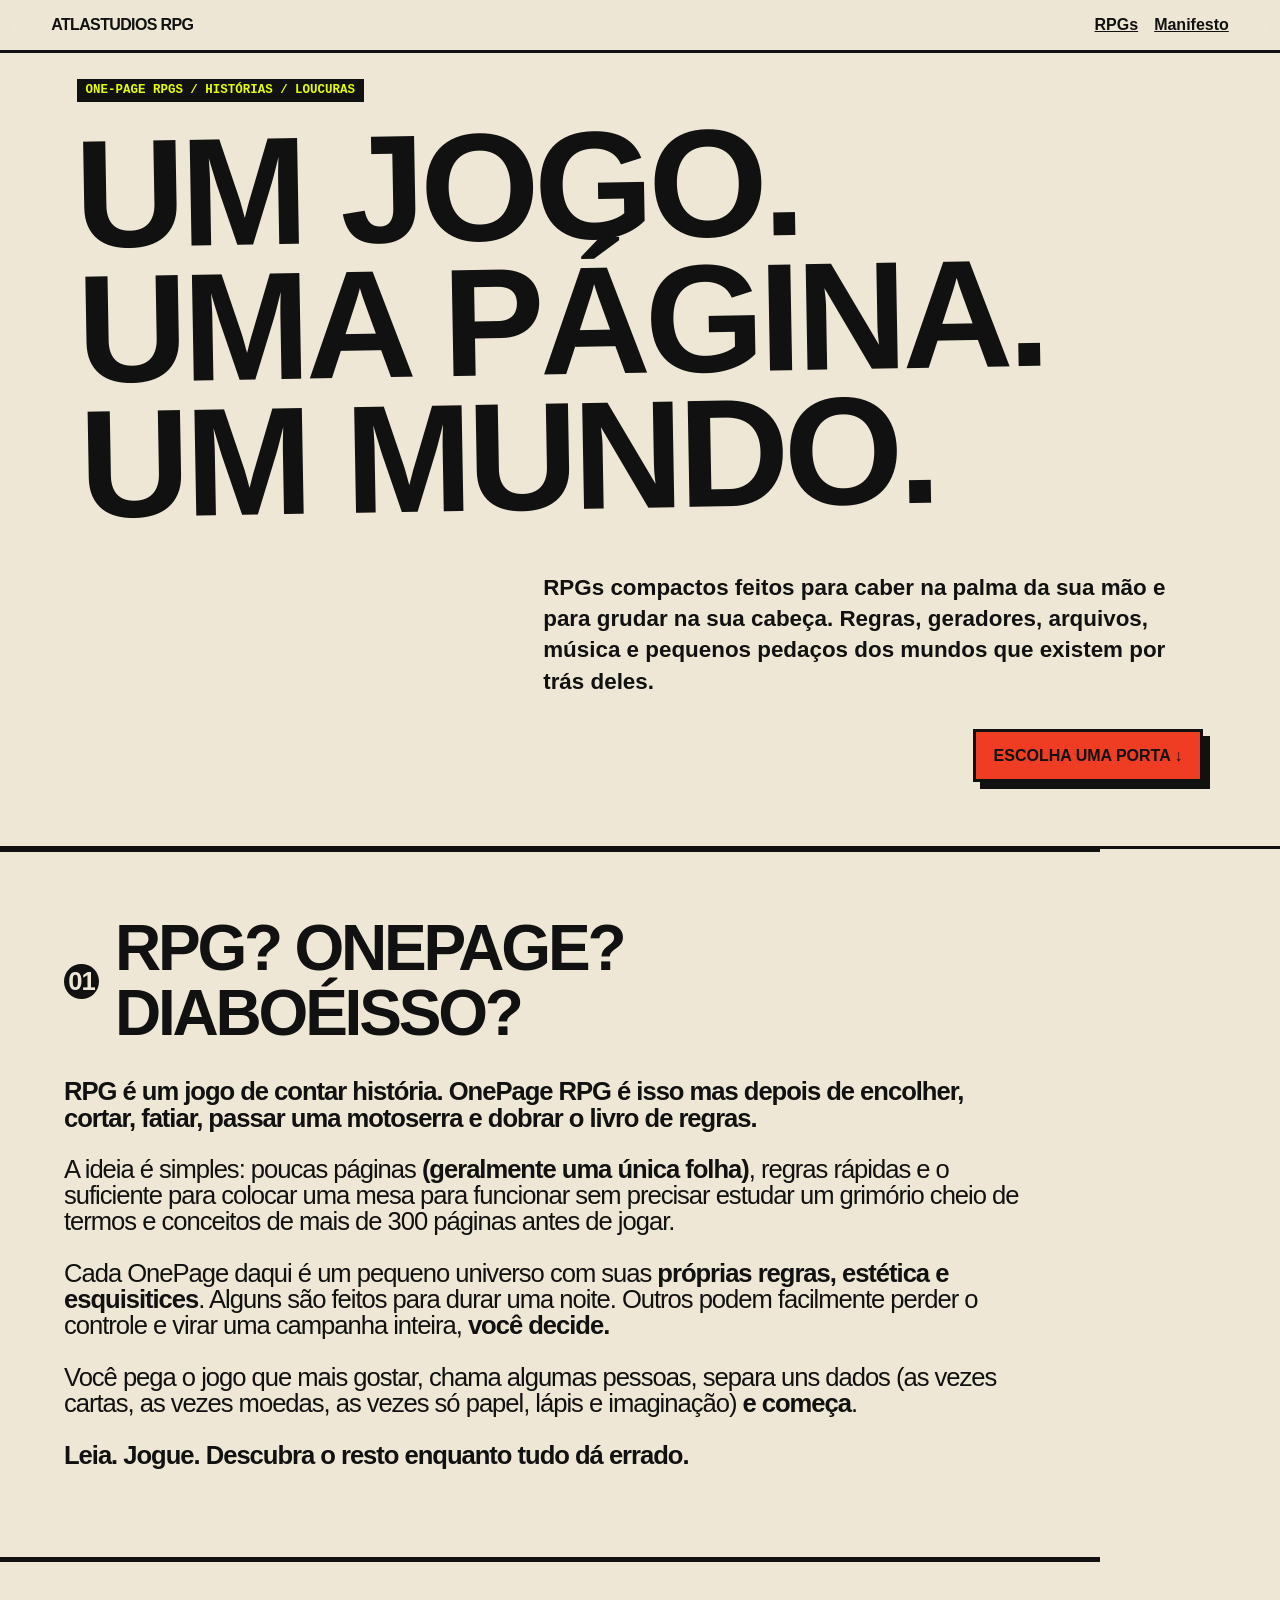
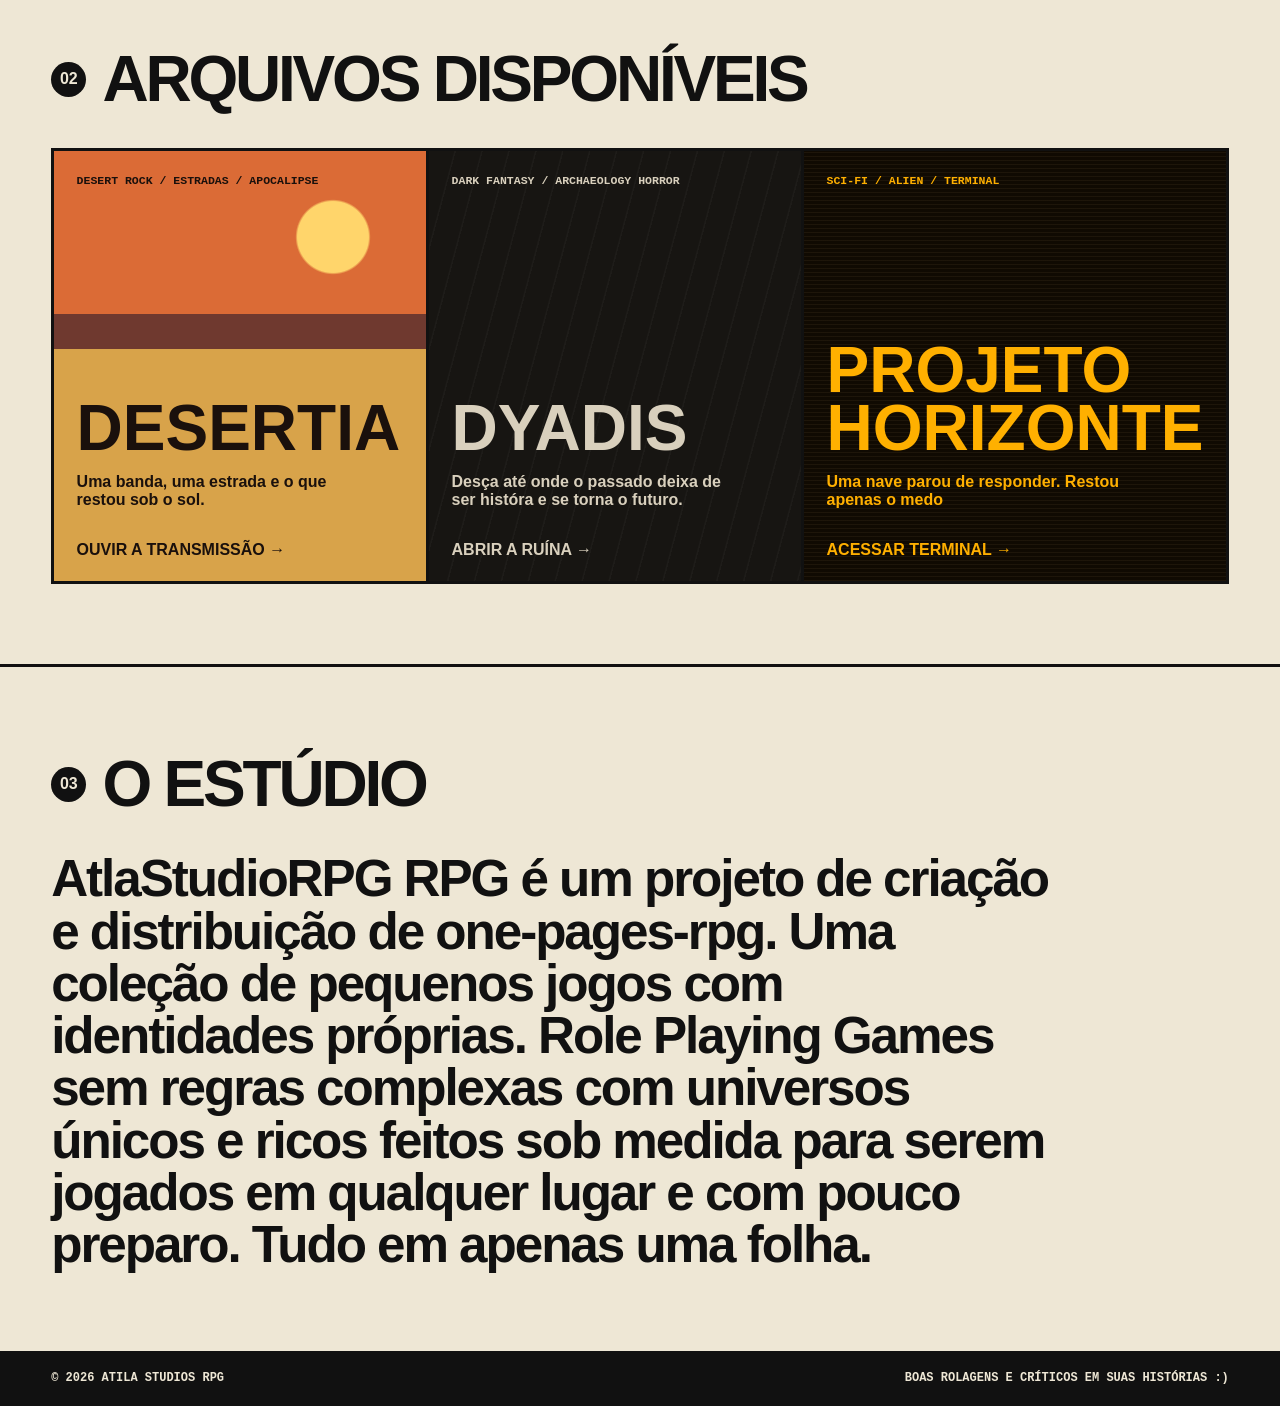
==== index.html @ bf425fe2 "first commit" ====
<!doctype html>
<html lang="pt-BR">
<head>
  <meta charset="utf-8">
  <meta name="viewport" content="width=device-width, initial-scale=1">
  <meta name="description" content="One-page RPGs, ferramentas e experiências interativas.">
  <title>AtlaStudioRPG</title>
  <link rel="stylesheet" href="home/home.css">
  <script src="home/home.js" defer></script>
</head>
<body>
  <header class="topbar">
    <a class="brand" href="./">ATLASTUDIOS RPG</a>
    <nav aria-label="Navegação principal">
      <a href="#rpgs">RPGs</a>
      <a href="#manifesto">Manifesto</a>
    </nav>
  </header>

  <main>
    <section class="hero">
      <p class="eyebrow">ONE-PAGE RPGS / HISTÓRIAS / LOUCURAS</p>
      <h1>UM JOGO.<br>UMA PÁGINA.<br>UM MUNDO.</h1>
      <p class="lead">
        RPGs compactos feitos para caber na palma da sua mão e para grudar na sua cabeça.
        Regras, geradores, arquivos, música e pequenos pedaços dos mundos que existem por trás deles.
      </p>
      <a class="cta" href="#rpgs">ESCOLHA UMA PORTA ↓</a>
    </section>

    <section class="sec-opage">
      <div class="section-heading">
        <span>01</span>
        <h2> RPG? ONEPAGE? DIABOÉISSO? </h2>
      </div>

      <p class="bold">
        RPG é um jogo de contar história. OnePage RPG é isso mas depois de encolher, cortar, fatiar, 
        passar uma motoserra e dobrar o livro de regras.
      </p>

      <p>
        A ideia é simples: poucas páginas <b>(geralmente uma única folha)</b>, regras rápidas e o suficiente 
        para colocar uma mesa para funcionar sem precisar estudar um grimório cheio de termos e conceitos 
        de mais de 300 páginas antes de jogar.
      </p>

      <p>
        Cada OnePage daqui é um pequeno universo com suas <b>próprias regras, estética e esquisitices</b>. Alguns são 
        feitos para durar uma noite. Outros podem facilmente perder o controle e virar uma campanha inteira, <b>você 
        decide.</b>
      </p>

      <p>
        Você pega o jogo que mais gostar, chama algumas pessoas, separa uns dados (as vezes cartas, as vezes moedas,
        as vezes só papel, lápis e imaginação) <b>e começa</b>.
      </p>

      <p class="bold">Leia. Jogue. Descubra o resto enquanto tudo dá errado.</p>
    </section>

    <section id="rpgs" class="games" aria-labelledby="games-title">
      <div class="section-heading">
        <span>02</span>
        <h2 id="games-title">ARQUIVOS DISPONÍVEIS</h2>
      </div>

      <div class="game-grid">
        <a class="game-card desertia" href="rpg/desertia/">
          <small>DESERT ROCK / ESTRADAS / APOCALIPSE</small>
          <strong>DESERTIA</strong>
          <p>Uma banda, uma estrada e o que restou sob o sol.</p>
          <span>OUVIR A TRANSMISSÃO →</span>
        </a>

        <a class="game-card duality" href="rpg/duality/">
          <small>DARK FANTASY / ARCHAEOLOGY HORROR</small>
          <strong>DYADIS</strong>
          <p>Desça até onde o passado deixa de ser históra e se torna o futuro.</p>
          <span>ABRIR A RUÍNA →</span>
        </a>

        <a class="game-card signal" href="rpg/horizon/">
          <small>SCI-FI / ALIEN / TERMINAL</small>
          <strong>PROJETO HORIZONTE</strong>
          <p>Uma nave parou de responder. Restou apenas o medo</p>
          <span>ACESSAR TERMINAL →</span>
        </a>
      </div>
    </section>

    <section id="manifesto" class="manifesto">
      <div class="section-heading">
        <span>03</span>
        <h2>O ESTÚDIO</h2>
      </div>
      <p>
        AtlaStudioRPG RPG é um projeto de criação e distribuição de one-pages-rpg. Uma coleção de pequenos
         jogos com identidades próprias. Role Playing Games sem regras complexas com universos únicos e ricos 
         feitos sob medida para serem jogados em qualquer lugar e com pouco preparo. Tudo em apenas uma folha.
      </p>
    </section>
  </main>

  <footer>
    <span>© <span id="year"></span> ATILA STUDIOS RPG</span>
    <span>BOAS ROLAGENS E CRÍTICOS EM SUAS HISTÓRIAS :)</span>
  </footer>
</body>
</html>
---- home/home.css ----
* { box-sizing: border-box; }

:root {
  --paper: #eee7d5;
  --ink: #111;
  --acid: #e5ff00;
  --red: #ef3d23;
}

html { scroll-behavior: smooth; }

body {
  margin: 0;
  background: var(--paper);
  color: var(--ink);
  font-family: Arial, Helvetica, sans-serif;
}

a { color: inherit; }


.topbar {
  position: sticky;
  top: 0;
  z-index: 10;
  display: flex;
  justify-content: space-between;
  gap: 2rem;
  padding: 1rem 4vw;
  border-bottom: 3px solid var(--ink);
  background: color-mix(in srgb, var(--paper) 92%, transparent);
  backdrop-filter: blur(10px);
}

.brand {
  font-weight: 900;
  text-decoration: none;
  letter-spacing: -.04em;
}

.topbar nav {
  display: flex;
  gap: 1rem;
  font-weight: 800;
}

.hero {
  min-height: 88svh;
  display: grid;
  align-content: center;
  padding: 2vw 6vw 5vw 6vw;
  border-bottom: 3px solid var(--ink);
  overflow: hidden;
}

.eyebrow {
  width: fit-content;
  margin: 0 0 1rem;
  padding: .35rem .55rem;
  background: var(--ink);
  color: var(--acid);
  font: 800 .78rem/1 monospace;
}

h1 {
  max-width: 1100px;
  margin: 0;
  font-family: Impact, Haettenschweiler, "Arial Narrow Bold", sans-serif;
  font-size: clamp(4.2rem, 12vw, 11rem);
  line-height: .88;
  letter-spacing: -.035em;
  transform: rotate(-1deg);
}

.lead {
  max-width: 660px;
  margin: 3rem 0 2rem auto;
  font-size: clamp(1.05rem, 2vw, 1.4rem);
  line-height: 1.4;
  font-weight: 700;
}

.cta {
  width: fit-content;
  margin-left: auto;
  padding: .9rem 1.1rem;
  background: var(--red);
  border: 3px solid var(--ink);
  box-shadow: 7px 7px 0 var(--ink);
  font-weight: 900;
  text-decoration: none;
  transition: .15s ease;
}

.cta:hover {
  transform: translate(4px, 4px);
  box-shadow: 3px 3px 0 var(--ink);
}

.games,
.manifesto {
  padding: 5rem 4vw;
}

.section-heading {
  display: flex;
  align-items: center;
  gap: 1rem;
  margin-bottom: 2rem;
}

.section-heading span {
  display: grid;
  place-items: center;
  width: 2.2rem;
  aspect-ratio: 1;
  background: var(--ink);
  color: var(--paper);
  border-radius: 50%;
  font-weight: 900;
}

.section-heading h2 {
  margin: 0;
  font-size: clamp(2rem, 5vw, 4.5rem);
  letter-spacing: -.05em;
}

.game-grid {
  display: grid;
  grid-template-columns: repeat(3, 1fr);
  border: 3px solid var(--ink);
}

.game-card {
  min-height: 430px;
  display: flex;
  flex-direction: column;
  padding: 1.4rem;
  border-right: 3px solid var(--ink);
  text-decoration: none;
  transition: transform .18s ease;
}

.game-card:last-child { border-right: 0; }

.game-card:hover {
  transform: translateY(-10px);
}

.game-card small {
  font: 700 .72rem/1.3 monospace;
}

.game-card strong {
  margin-top: auto;
  font-family: Impact, Haettenschweiler, "Arial Narrow Bold", sans-serif;
  font-size: clamp(3rem, 5vw, 5rem);
  line-height: .9;
}

.game-card p {
  max-width: 33ch;
  font-weight: 700;
}

.game-card > span {
  margin-top: 1rem;
  font-weight: 900;
}

.desertia {
  background:
    radial-gradient(circle at 75% 20%, #ffd56b 0 8%, transparent 8.5%),
    linear-gradient(#db6b36 0 38%, #6f392f 38% 46%, #d8a34a 46% 100%);
  color: #1a100c;
}

.duality {
  background:
    repeating-linear-gradient(105deg, transparent 0 24px, rgba(255,255,255,.03) 25px 26px),
    #171512;
  color: #d9d0bd;
}

.signal {
  background:
    repeating-linear-gradient(0deg, rgba(255, 206, 127, 0.06) 0 1px, transparent 1px 4px),
    #100a02;
  color: #ffb000;
}

.sec-opage,
.manifesto {
  border-top: 3px solid var(--ink);
}

.manifesto > p {
  max-width: 1000px;
  margin: 0;
  font-size: clamp(1.6rem, 4vw, 3.7rem);
  line-height: 1.02;
  font-weight: 900;
  letter-spacing: -.04em;
}

.sec-opage {
  max-width: 1100px;
  margin: 0;
  font-size: clamp(1.6rem, 2vw, 3.7rem);
  line-height: 1.02;
  font-weight: 400;
  letter-spacing: -.04em;
  padding: 4rem 4rem;
  border-bottom: 5px solid var(--ink);
}

.sec-opage .bold {
  font-weight: bold;
}

footer {
  display: flex;
  justify-content: space-between;
  gap: 1rem;
  padding: 1.2rem 4vw;
  background: var(--ink);
  color: var(--paper);
  font: 700 .75rem/1.4 monospace;
}

@media (max-width: 800px) {
  .topbar nav { display: none; }
  .game-grid { grid-template-columns: 1fr; }
  .game-card { border-right: 0; border-bottom: 3px solid var(--ink); }
  .game-card:last-child { border-bottom: 0; }
  footer { flex-direction: column; }
}
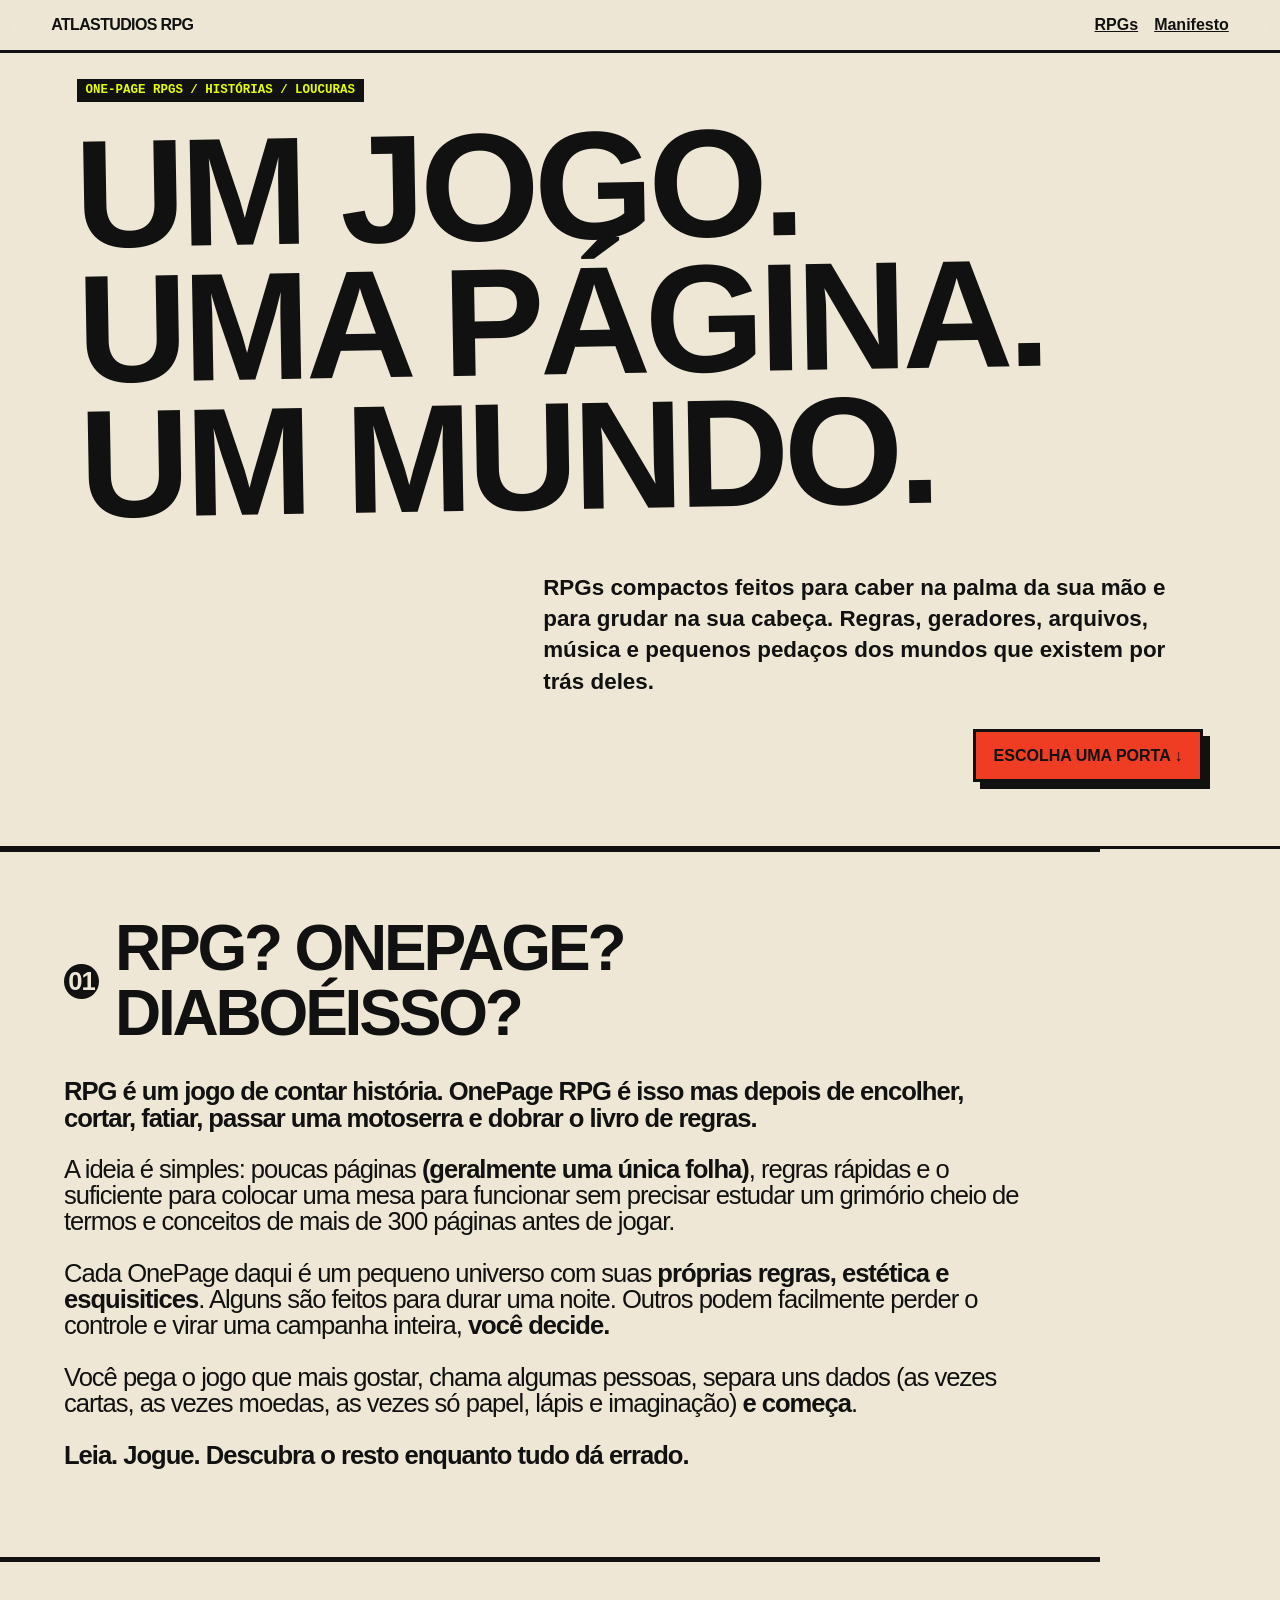
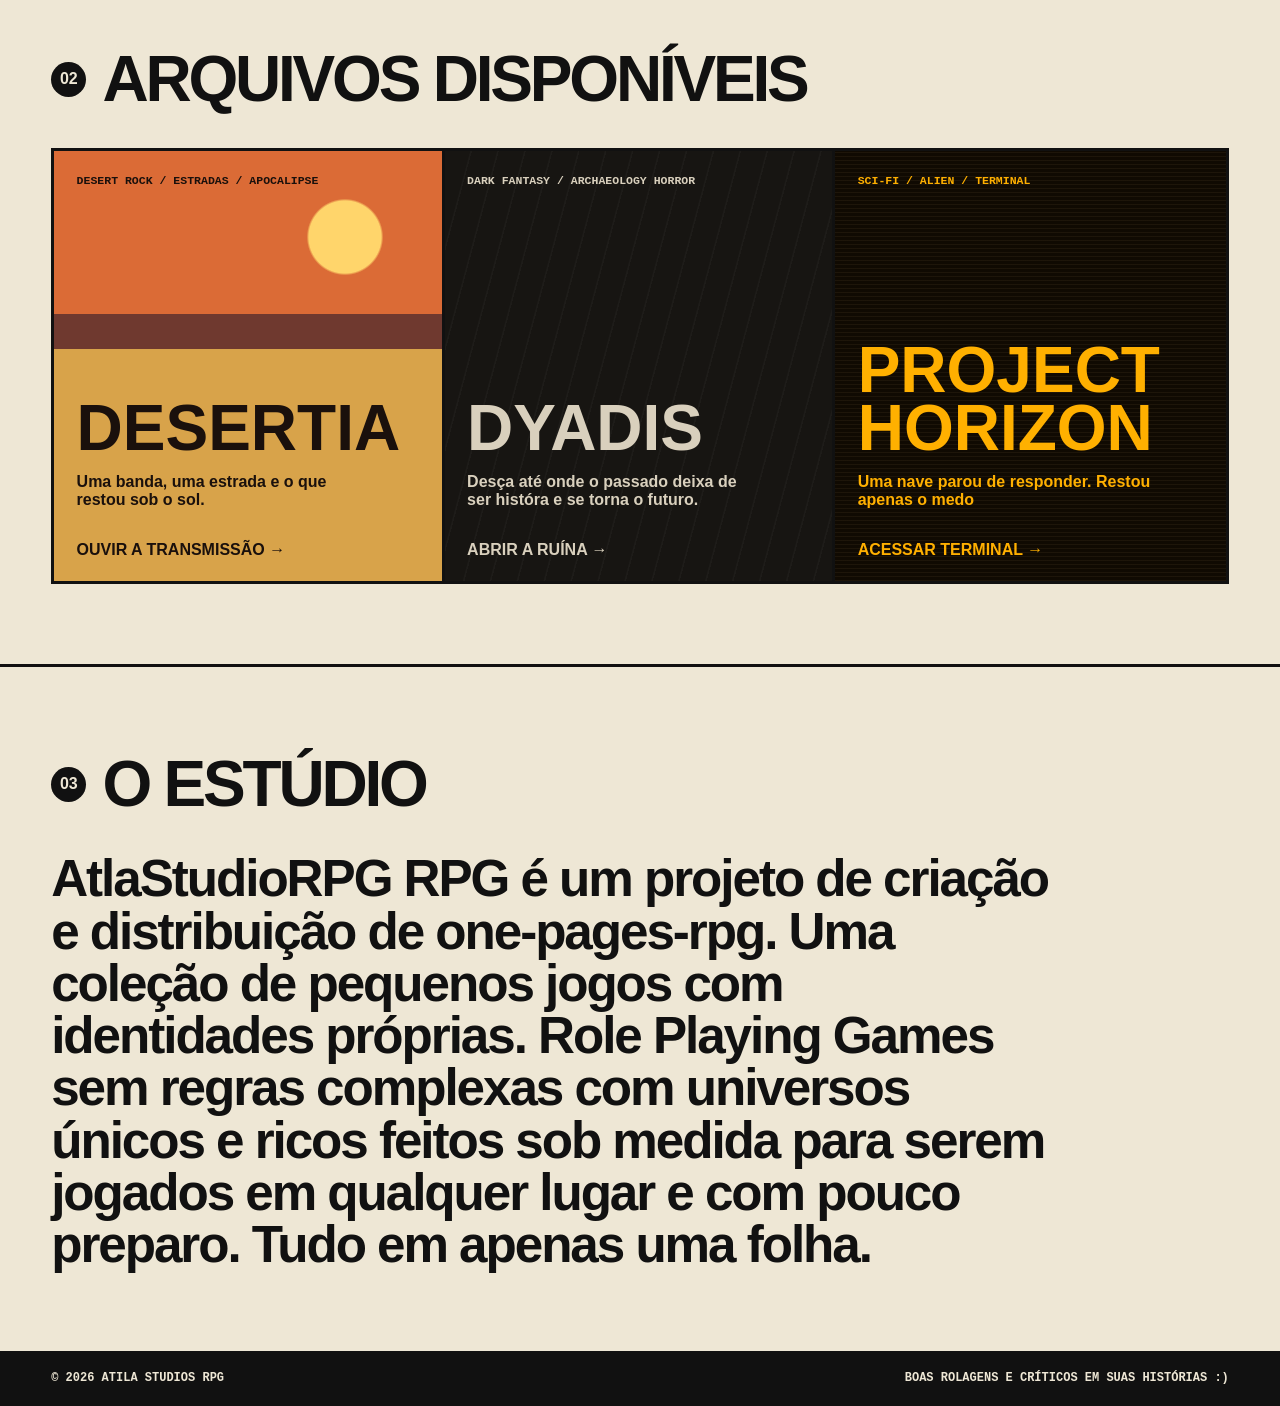
==== commit e0fcaf44: "fix: mudando nome de projeto horizonte para project horizon" ====
--- a/index.html
+++ b/index.html
@@ -82,7 +82,7 @@
 
         <a class="game-card signal" href="rpg/horizon/">
           <small>SCI-FI / ALIEN / TERMINAL</small>
-          <strong>PROJETO HORIZONTE</strong>
+          <strong>PROJECT HORIZON</strong>
           <p>Uma nave parou de responder. Restou apenas o medo</p>
           <span>ACESSAR TERMINAL →</span>
         </a>
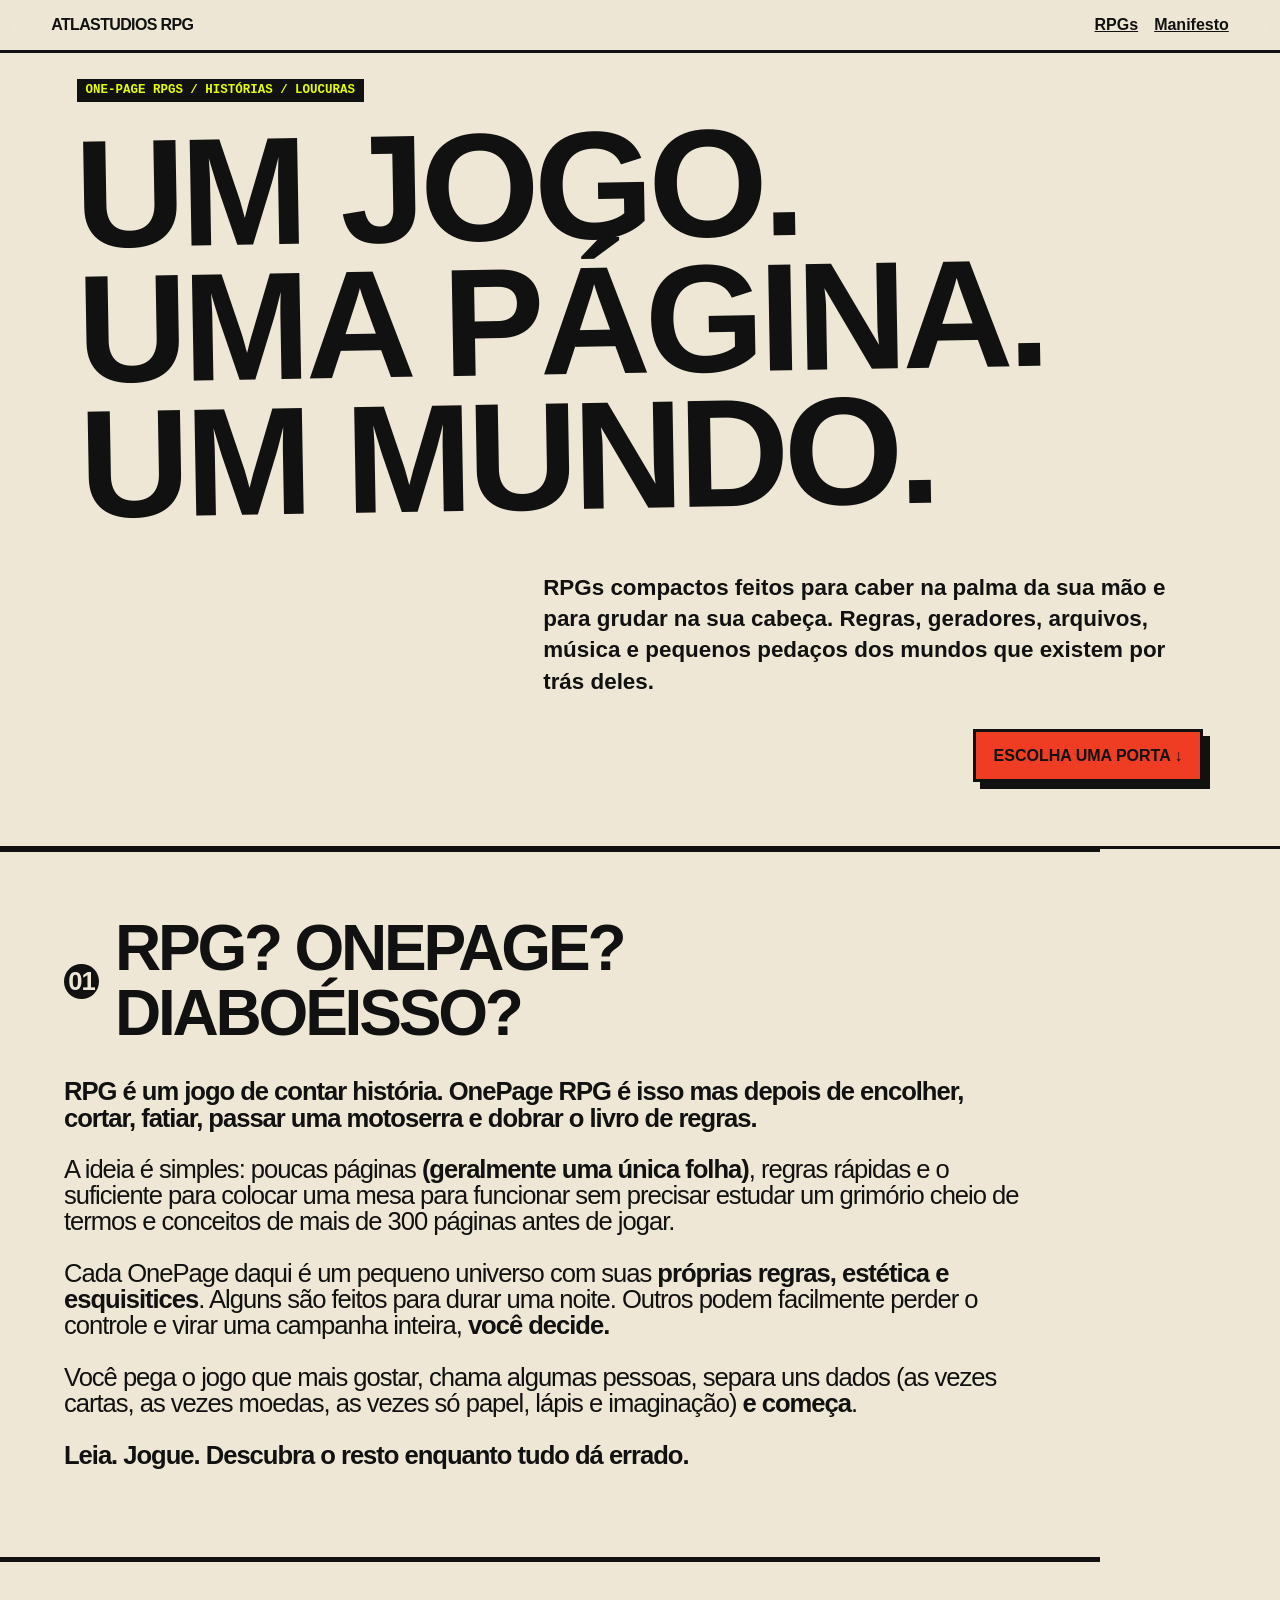
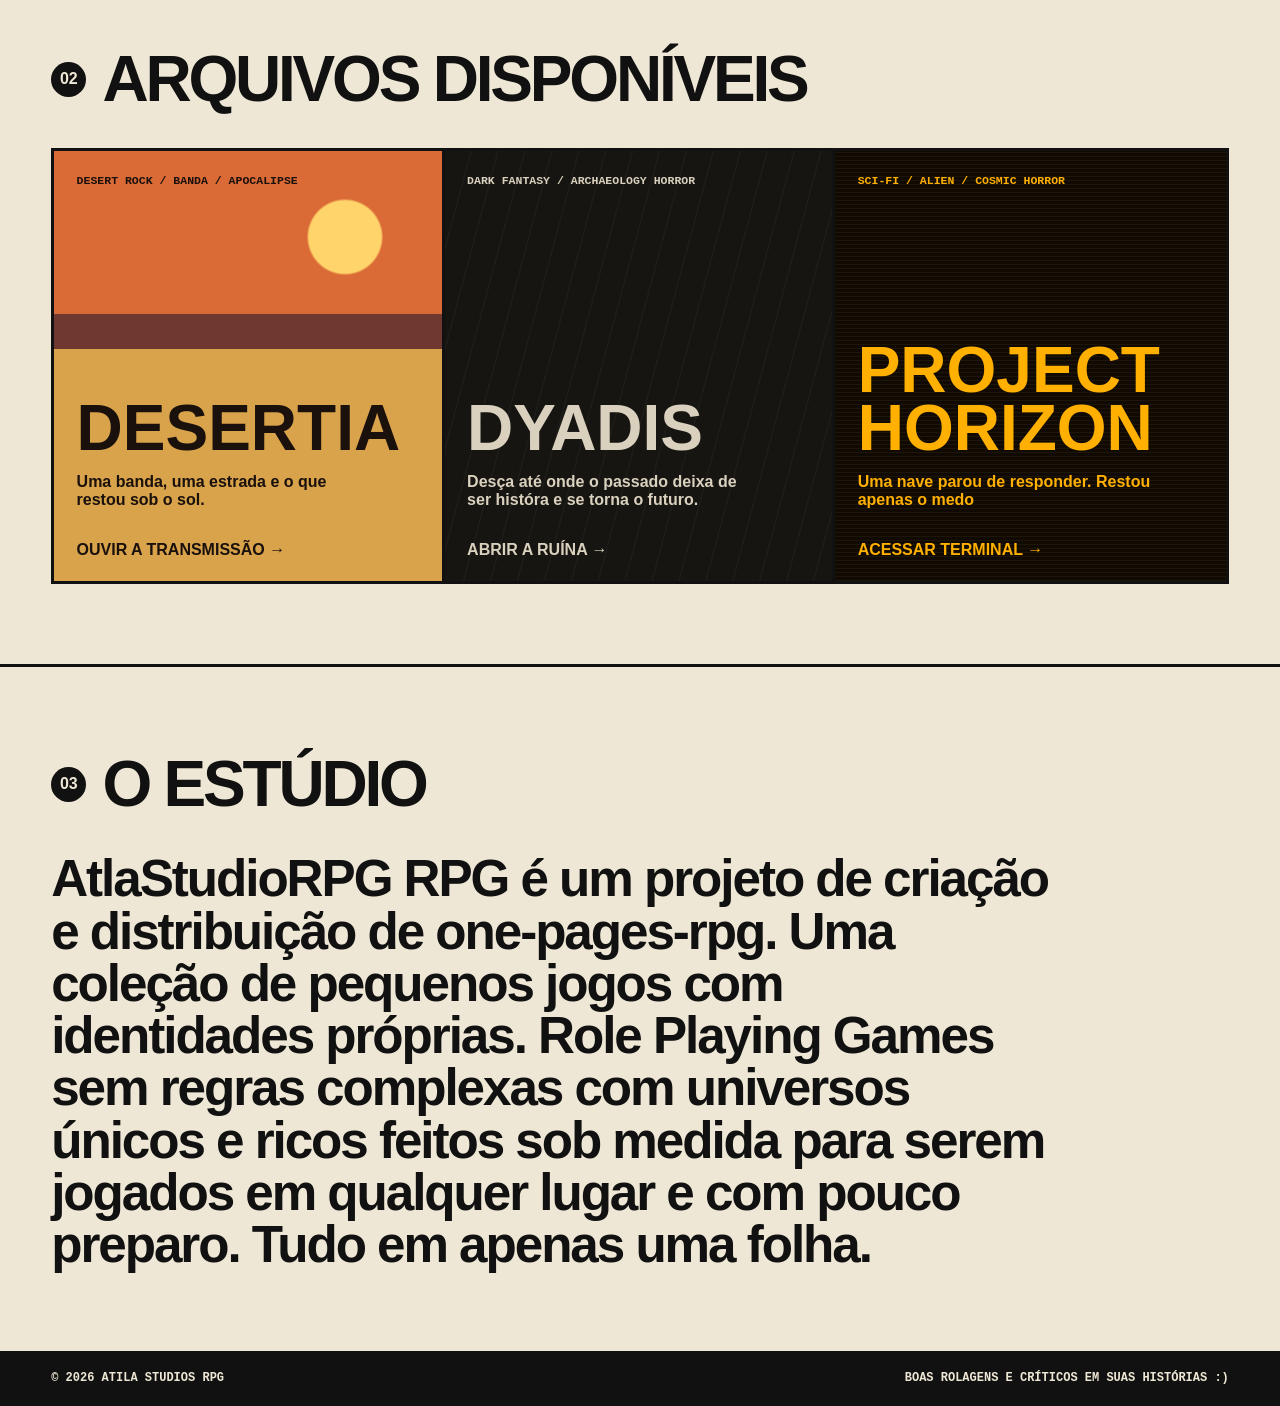
==== commit 4e2815d8: "fix: alterando as tags dos rpgs" ====
--- a/index.html
+++ b/index.html
@@ -67,7 +67,7 @@
 
       <div class="game-grid">
         <a class="game-card desertia" href="rpg/desertia/">
-          <small>DESERT ROCK / ESTRADAS / APOCALIPSE</small>
+          <small>DESERT ROCK / BANDA / APOCALIPSE</small>
           <strong>DESERTIA</strong>
           <p>Uma banda, uma estrada e o que restou sob o sol.</p>
           <span>OUVIR A TRANSMISSÃO →</span>
@@ -81,7 +81,7 @@
         </a>
 
         <a class="game-card signal" href="rpg/horizon/">
-          <small>SCI-FI / ALIEN / TERMINAL</small>
+          <small>SCI-FI / ALIEN / COSMIC HORROR</small>
           <strong>PROJECT HORIZON</strong>
           <p>Uma nave parou de responder. Restou apenas o medo</p>
           <span>ACESSAR TERMINAL →</span>
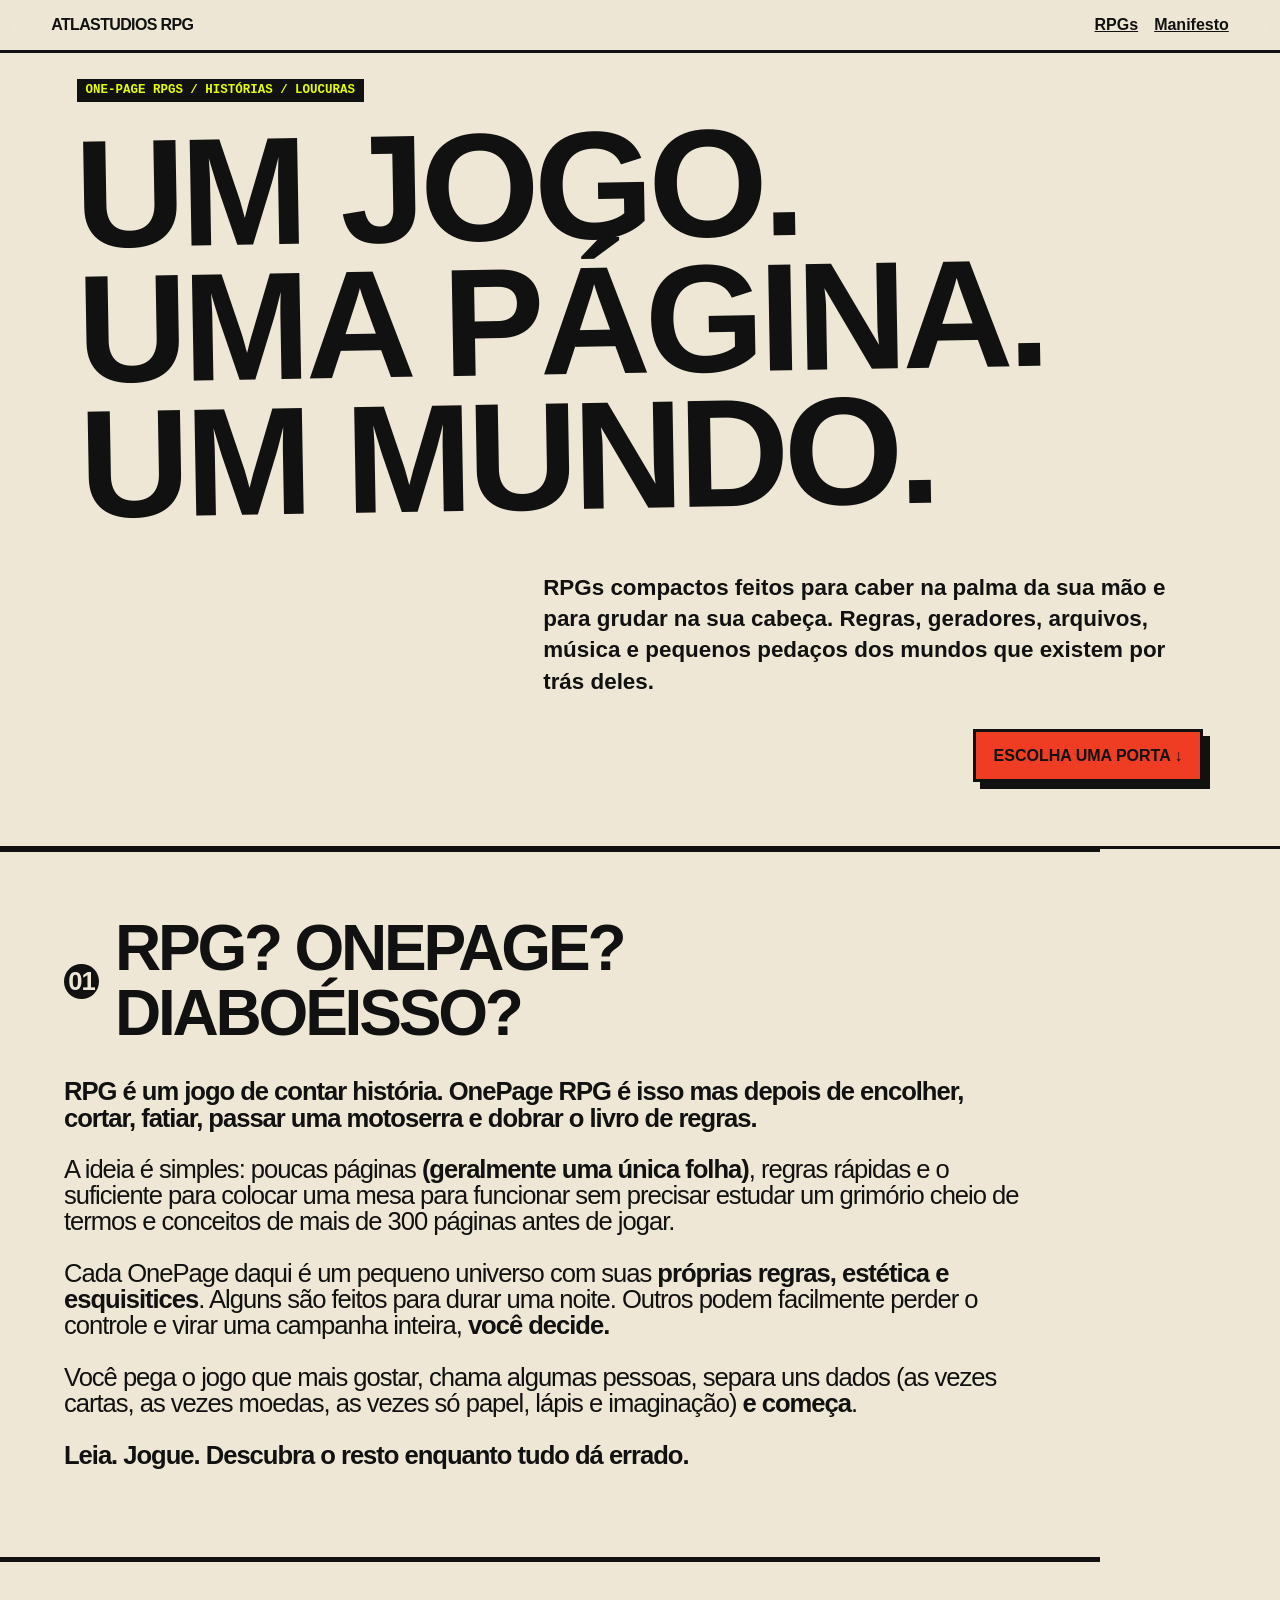
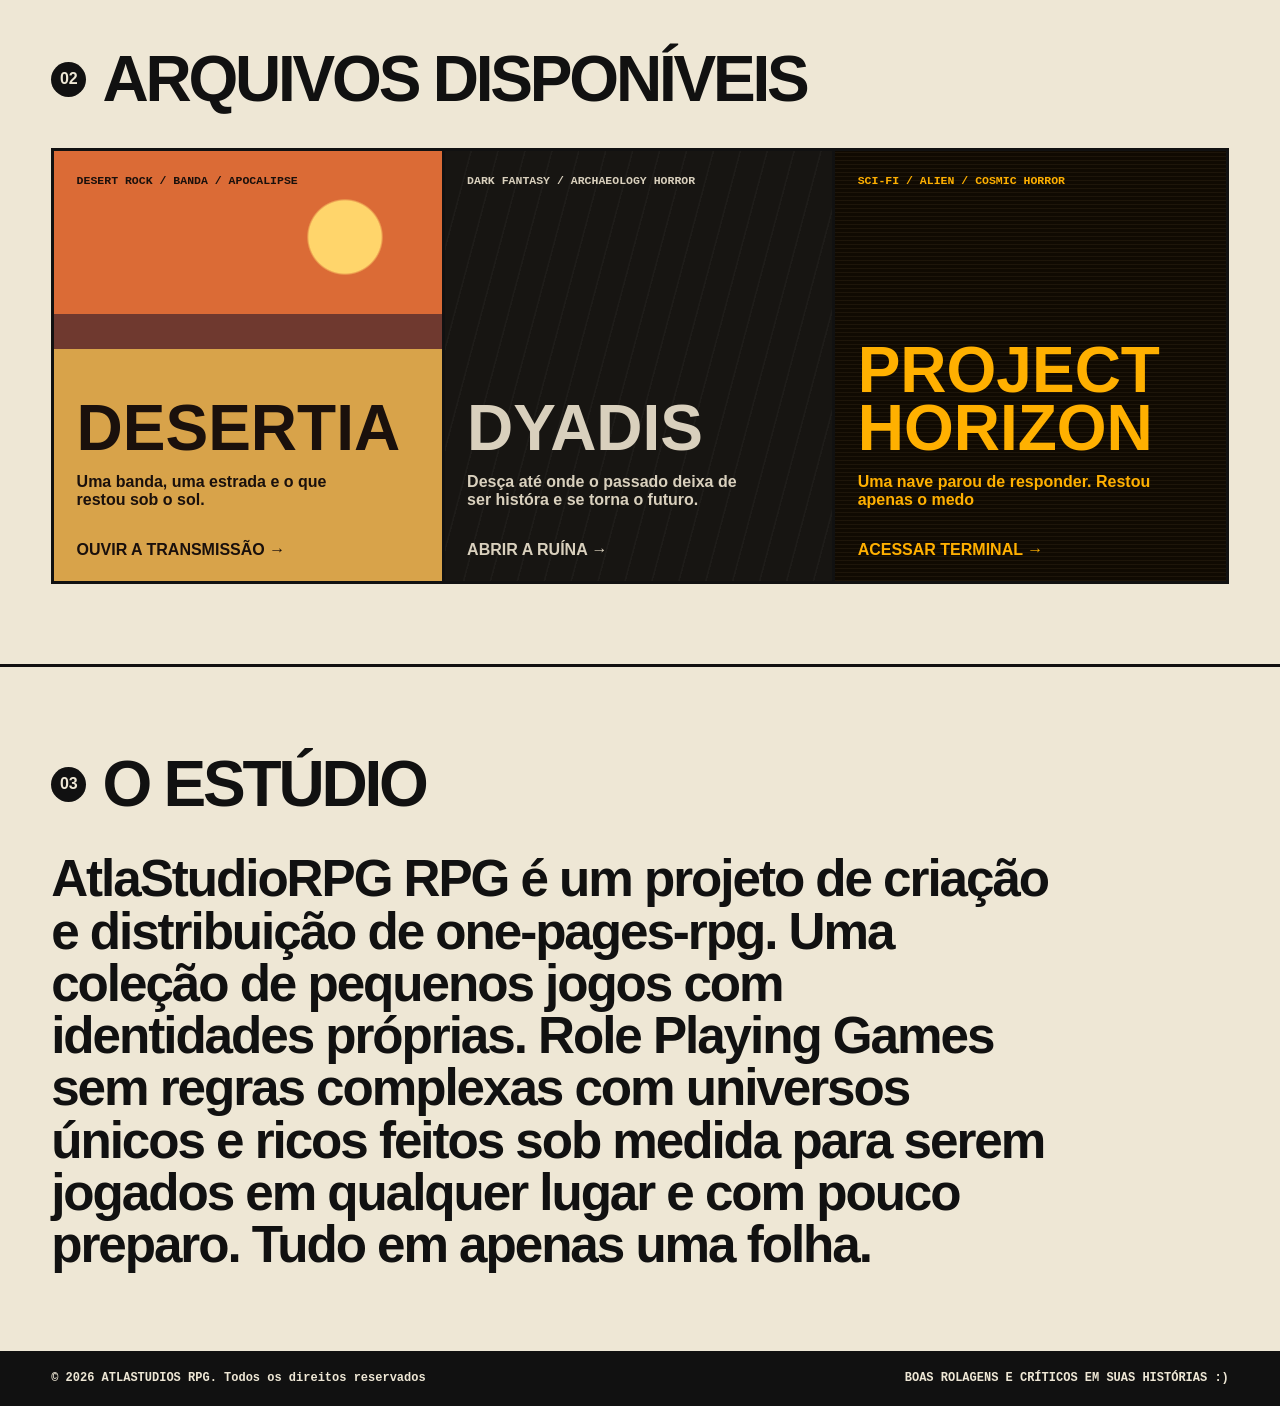
==== commit b4393f3e: "fix: desertia inteiro" ====
--- a/index.html
+++ b/index.html
@@ -103,7 +103,7 @@
   </main>
 
   <footer>
-    <span>© <span id="year"></span> ATILA STUDIOS RPG</span>
+    <span>© <span id="year"></span> ATLASTUDIOS RPG. Todos os direitos reservados</span>
     <span>BOAS ROLAGENS E CRÍTICOS EM SUAS HISTÓRIAS :)</span>
   </footer>
 </body>
